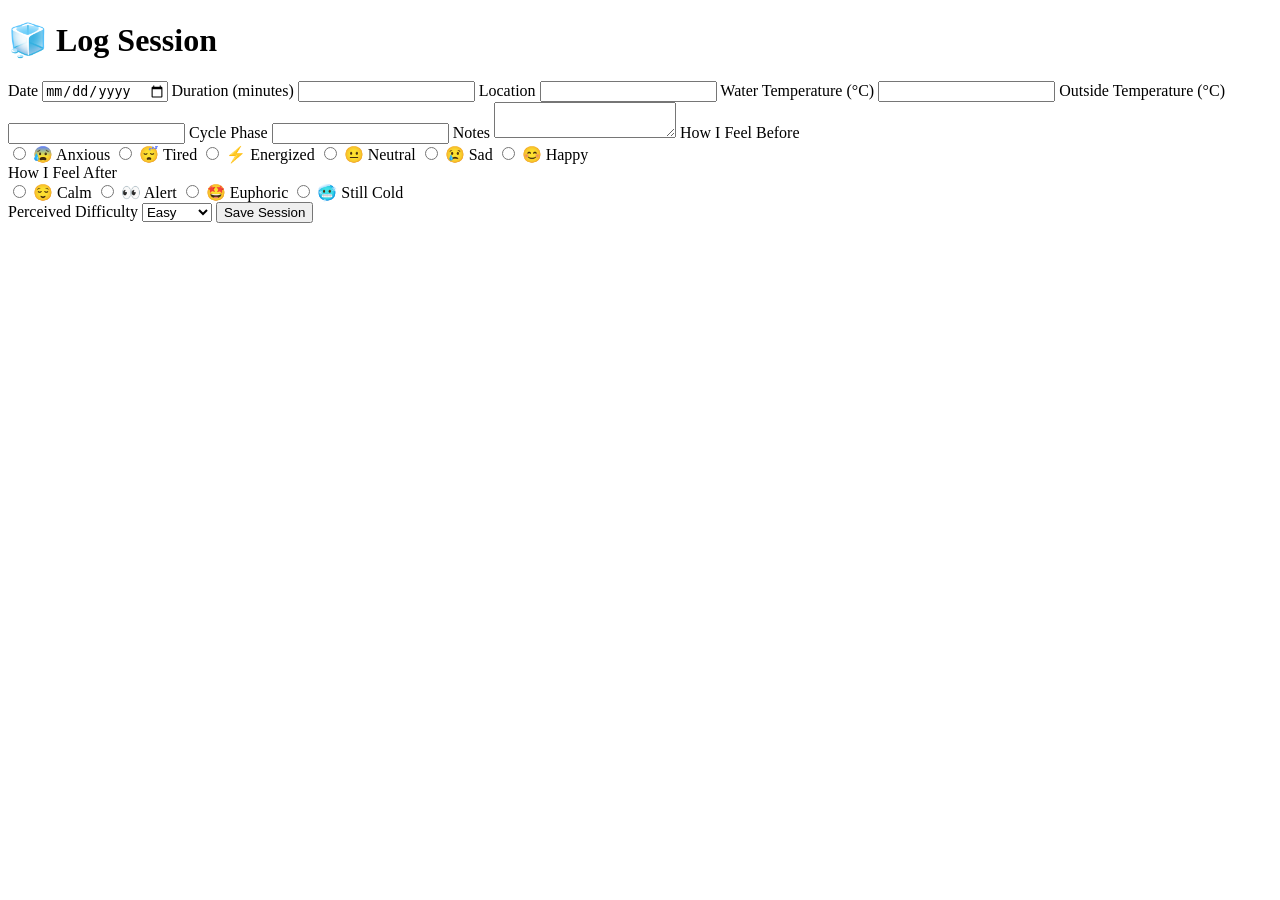
==== log.html @ 6ede1e7c "Create log.html" ====
<!DOCTYPE html>

<div class="container">

  <h1>🧊 Log Session</h1>

  <div class="card">

    <form id="plungeForm">

      <label>Date</label>
      <input type="date" id="date" required>

      <label>Duration (minutes)</label>
      <input type="number" id="duration" required>

      <label>Location</label>
      <input type="text" id="location">

      <label>Water Temperature (°C)</label>
      <input type="number" id="waterTemp">

      <label>Outside Temperature (°C)</label>
      <input type="number" id="outsideTemp">

      <label>Cycle Phase</label>
      <input type="text" id="cyclePhase">

      <label>Notes</label>
      <textarea id="notes"></textarea>

      <label>How I Feel Before</label>
      <div class="emoji-group">
        <label><input type="radio" name="beforeFeeling" value="Anxious"> 😰 Anxious</label>
        <label><input type="radio" name="beforeFeeling" value="Tired"> 😴 Tired</label>
        <label><input type="radio" name="beforeFeeling" value="Energized"> ⚡ Energized</label>
        <label><input type="radio" name="beforeFeeling" value="Neutral"> 😐 Neutral</label>
        <label><input type="radio" name="beforeFeeling" value="Sad"> 😢 Sad</label>
        <label><input type="radio" name="beforeFeeling" value="Happy"> 😊 Happy</label>
      </div>

      <label>How I Feel After</label>
      <div class="emoji-group">
        <label><input type="radio" name="afterFeeling" value="Calm"> 😌 Calm</label>
        <label><input type="radio" name="afterFeeling" value="Alert"> 👀 Alert</label>
        <label><input type="radio" name="afterFeeling" value="Euphoric"> 🤩 Euphoric</label>
        <label><input type="radio" name="afterFeeling" value="Still Cold"> 🥶 Still Cold</label>
      </div>

      <label>Perceived Difficulty</label>
      <select id="difficulty">
        <option value="Easy">Easy</option>
        <option value="Medium">Medium</option>
        <option value="Hard">Hard</option>
      </select>

      <button type="submit">Save Session</button>

    </form>

  </div>

</div>

<script src="app.js"></script>

</body>
</html>
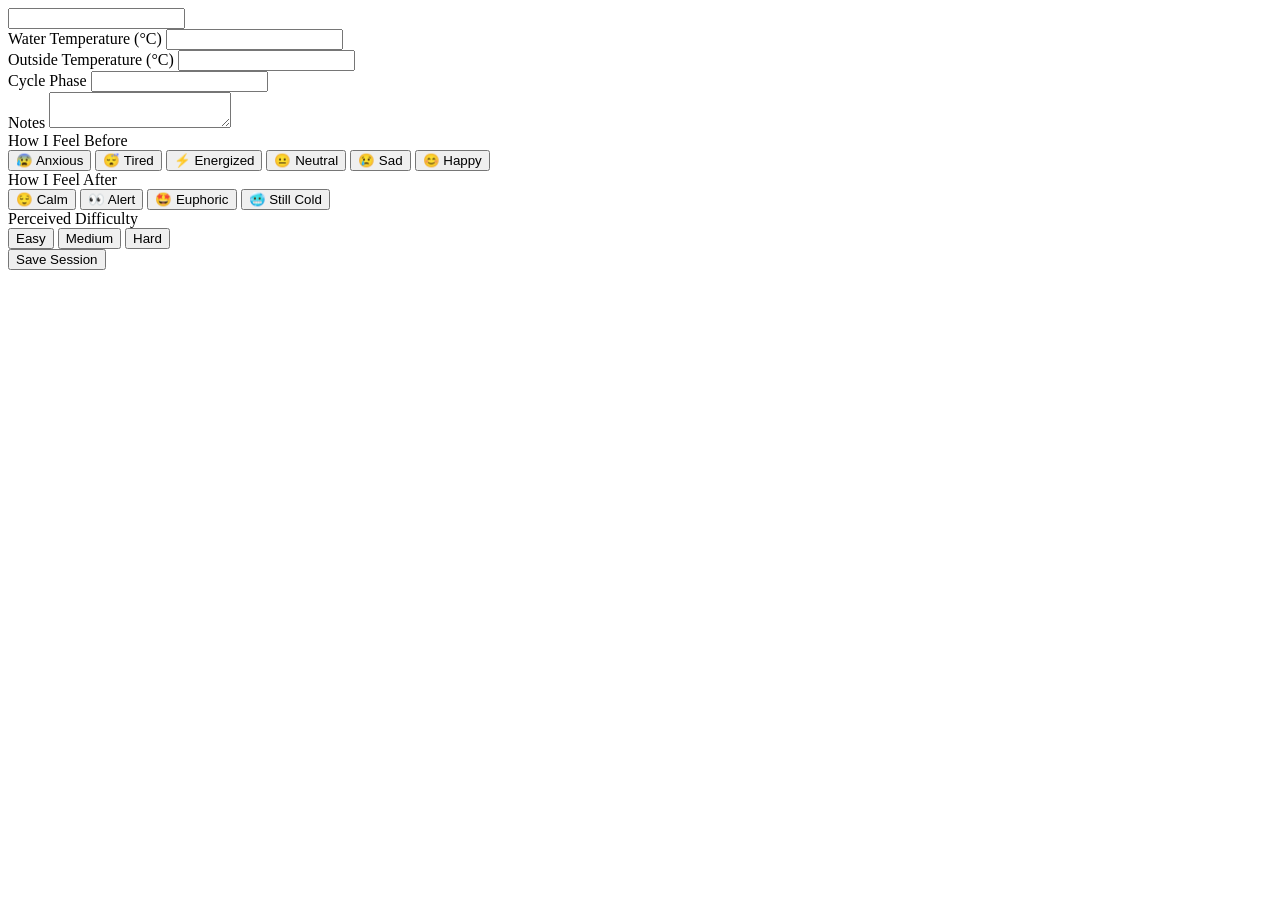
==== commit 0b6f7c40: "Update log.html" ====
--- a/log.html
+++ b/log.html
@@ -1,60 +1,59 @@
 <!DOCTYPE html>
-
-<div class="container">
-
-  <h1>🧊 Log Session</h1>
-
-  <div class="card">
-
-    <form id="plungeForm">
-
-      <label>Date</label>
-      <input type="date" id="date" required>
-
-      <label>Duration (minutes)</label>
-      <input type="number" id="duration" required>
-
-      <label>Location</label>
-      <input type="text" id="location">
-
-      <label>Water Temperature (°C)</label>
-      <input type="number" id="waterTemp">
-
-      <label>Outside Temperature (°C)</label>
-      <input type="number" id="outsideTemp">
-
-      <label>Cycle Phase</label>
-      <input type="text" id="cyclePhase">
-
-      <label>Notes</label>
-      <textarea id="notes"></textarea>
-
-      <label>How I Feel Before</label>
-      <div class="emoji-group">
-        <label><input type="radio" name="beforeFeeling" value="Anxious"> 😰 Anxious</label>
-        <label><input type="radio" name="beforeFeeling" value="Tired"> 😴 Tired</label>
-        <label><input type="radio" name="beforeFeeling" value="Energized"> ⚡ Energized</label>
-        <label><input type="radio" name="beforeFeeling" value="Neutral"> 😐 Neutral</label>
-        <label><input type="radio" name="beforeFeeling" value="Sad"> 😢 Sad</label>
-        <label><input type="radio" name="beforeFeeling" value="Happy"> 😊 Happy</label>
+        <input type="text" id="location">
       </div>
 
-      <label>How I Feel After</label>
-      <div class="emoji-group">
-        <label><input type="radio" name="afterFeeling" value="Calm"> 😌 Calm</label>
-        <label><input type="radio" name="afterFeeling" value="Alert"> 👀 Alert</label>
-        <label><input type="radio" name="afterFeeling" value="Euphoric"> 🤩 Euphoric</label>
-        <label><input type="radio" name="afterFeeling" value="Still Cold"> 🥶 Still Cold</label>
+      <div class="field">
+        <label>Water Temperature (°C)</label>
+        <input type="number" id="waterTemp">
       </div>
 
-      <label>Perceived Difficulty</label>
-      <select id="difficulty">
-        <option value="Easy">Easy</option>
-        <option value="Medium">Medium</option>
-        <option value="Hard">Hard</option>
-      </select>
+      <div class="field">
+        <label>Outside Temperature (°C)</label>
+        <input type="number" id="outsideTemp">
+      </div>
 
-      <button type="submit">Save Session</button>
+      <div class="field">
+        <label>Cycle Phase</label>
+        <input type="text" id="cyclePhase">
+      </div>
+
+      <div class="field">
+        <label>Notes</label>
+        <textarea id="notes"></textarea>
+      </div>
+
+      <div class="field">
+        <label>How I Feel Before</label>
+        <div class="mood-grid">
+          <button type="button" class="mood-btn" data-value="Anxious">😰 Anxious</button>
+          <button type="button" class="mood-btn" data-value="Tired">😴 Tired</button>
+          <button type="button" class="mood-btn" data-value="Energized">⚡ Energized</button>
+          <button type="button" class="mood-btn" data-value="Neutral">😐 Neutral</button>
+          <button type="button" class="mood-btn" data-value="Sad">😢 Sad</button>
+          <button type="button" class="mood-btn" data-value="Happy">😊 Happy</button>
+        </div>
+      </div>
+
+      <div class="field">
+        <label>How I Feel After</label>
+        <div class="mood-grid">
+          <button type="button" class="mood-btn" data-value="Calm">😌 Calm</button>
+          <button type="button" class="mood-btn" data-value="Alert">👀 Alert</button>
+          <button type="button" class="mood-btn" data-value="Euphoric">🤩 Euphoric</button>
+          <button type="button" class="mood-btn" data-value="Still Cold">🥶 Still Cold</button>
+        </div>
+      </div>
+
+      <div class="field">
+        <label>Perceived Difficulty</label>
+        <div class="difficulty-grid">
+          <button type="button" class="diff-btn" data-value="Easy">Easy</button>
+          <button type="button" class="diff-btn" data-value="Medium">Medium</button>
+          <button type="button" class="diff-btn" data-value="Hard">Hard</button>
+        </div>
+      </div>
+
+      <button type="submit" class="btn gold full">Save Session</button>
 
     </form>
 
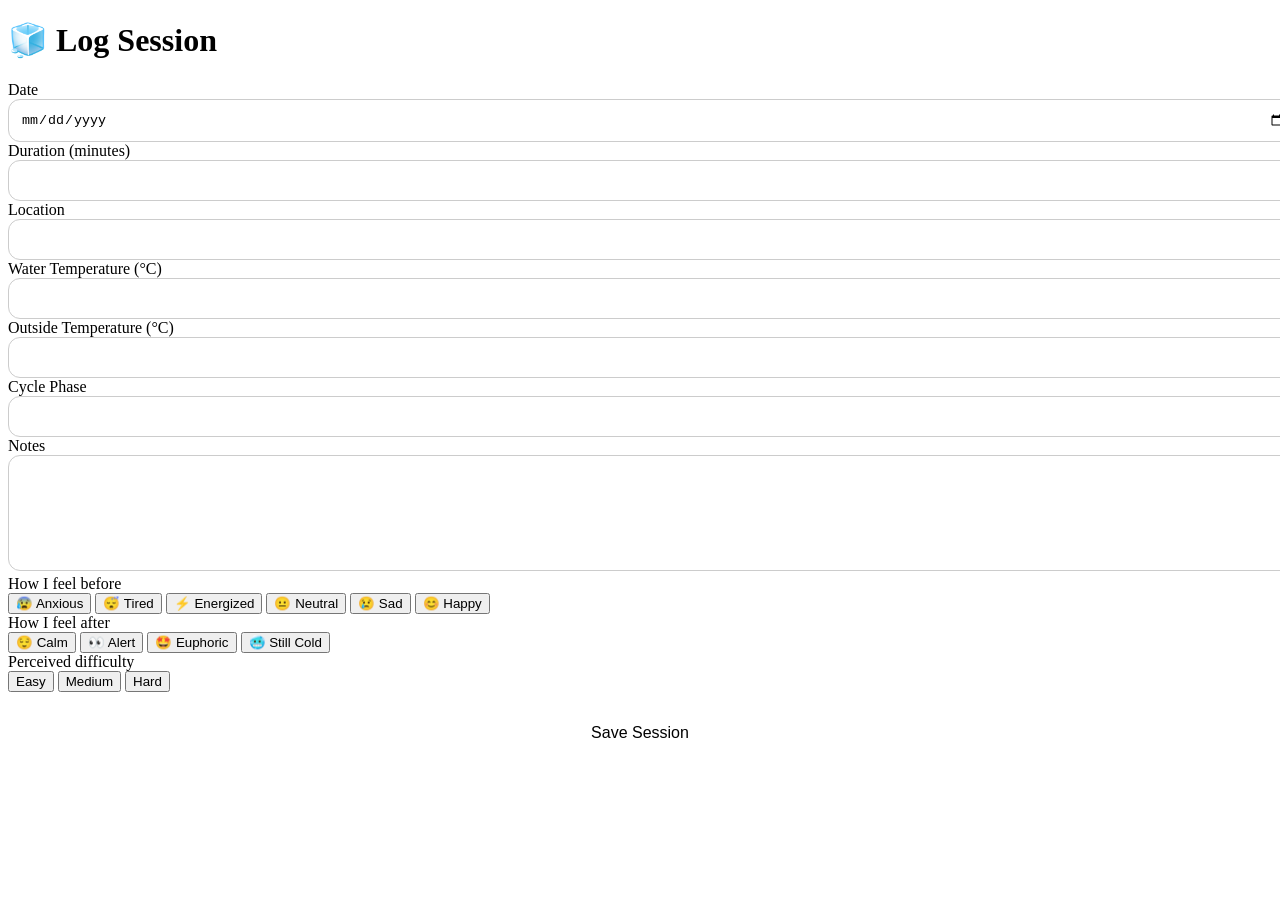
==== commit 63fd7c13: "Update log.html" ====
--- a/log.html
+++ b/log.html
@@ -1,4 +1,31 @@
 <!DOCTYPE html>
+<html>
+<head>
+  <title>Log Session</title>
+  <link rel="stylesheet" href="style.css">
+</head>
+<body>
+
+<div class="container">
+
+  <h1>🧊 Log Session</h1>
+
+  <div class="card">
+
+    <form id="plungeForm">
+
+      <div class="field">
+        <label>Date</label>
+        <input type="date" id="date" required>
+      </div>
+
+      <div class="field">
+        <label>Duration (minutes)</label>
+        <input type="number" id="duration" required>
+      </div>
+
+      <div class="field">
+        <label>Location</label>
         <input type="text" id="location">
       </div>
 
@@ -22,34 +49,37 @@
         <textarea id="notes"></textarea>
       </div>
 
+      <!-- BEFORE MOOD -->
       <div class="field">
-        <label>How I Feel Before</label>
-        <div class="mood-grid">
-          <button type="button" class="mood-btn" data-value="Anxious">😰 Anxious</button>
-          <button type="button" class="mood-btn" data-value="Tired">😴 Tired</button>
-          <button type="button" class="mood-btn" data-value="Energized">⚡ Energized</button>
-          <button type="button" class="mood-btn" data-value="Neutral">😐 Neutral</button>
-          <button type="button" class="mood-btn" data-value="Sad">😢 Sad</button>
-          <button type="button" class="mood-btn" data-value="Happy">😊 Happy</button>
+        <label>How I feel before</label>
+        <div class="grid">
+          <button type="button" class="mood" data-type="before" data-value="Anxious">😰 Anxious</button>
+          <button type="button" class="mood" data-type="before" data-value="Tired">😴 Tired</button>
+          <button type="button" class="mood" data-type="before" data-value="Energized">⚡ Energized</button>
+          <button type="button" class="mood" data-type="before" data-value="Neutral">😐 Neutral</button>
+          <button type="button" class="mood" data-type="before" data-value="Sad">😢 Sad</button>
+          <button type="button" class="mood" data-type="before" data-value="Happy">😊 Happy</button>
         </div>
       </div>
 
+      <!-- AFTER MOOD -->
       <div class="field">
-        <label>How I Feel After</label>
-        <div class="mood-grid">
-          <button type="button" class="mood-btn" data-value="Calm">😌 Calm</button>
-          <button type="button" class="mood-btn" data-value="Alert">👀 Alert</button>
-          <button type="button" class="mood-btn" data-value="Euphoric">🤩 Euphoric</button>
-          <button type="button" class="mood-btn" data-value="Still Cold">🥶 Still Cold</button>
+        <label>How I feel after</label>
+        <div class="grid">
+          <button type="button" class="mood" data-type="after" data-value="Calm">😌 Calm</button>
+          <button type="button" class="mood" data-type="after" data-value="Alert">👀 Alert</button>
+          <button type="button" class="mood" data-type="after" data-value="Euphoric">🤩 Euphoric</button>
+          <button type="button" class="mood" data-type="after" data-value="Still Cold">🥶 Still Cold</button>
         </div>
       </div>
 
+      <!-- DIFFICULTY -->
       <div class="field">
-        <label>Perceived Difficulty</label>
-        <div class="difficulty-grid">
-          <button type="button" class="diff-btn" data-value="Easy">Easy</button>
-          <button type="button" class="diff-btn" data-value="Medium">Medium</button>
-          <button type="button" class="diff-btn" data-value="Hard">Hard</button>
+        <label>Perceived difficulty</label>
+        <div class="grid">
+          <button type="button" class="diff" data-value="Easy">Easy</button>
+          <button type="button" class="diff" data-value="Medium">Medium</button>
+          <button type="button" class="diff" data-value="Hard">Hard</button>
         </div>
       </div>
 
@@ -62,6 +92,5 @@
 </div>
 
 <script src="app.js"></script>
-
 </body>
 </html>
--- a/style.css
+++ b/style.css
@@ -0,0 +1,71 @@
+:root {
+input, textarea {
+  width: 100%;
+  padding: 12px;
+  border-radius: 12px;
+  border: 1px solid #ccc;
+}
+
+textarea {
+  min-height: 90px;
+}
+
+/* Buttons */
+.btn {
+  padding: 12px 18px;
+  border-radius: 12px;
+  border: none;
+  cursor: pointer;
+  font-size: 16px;
+}
+
+.gold { background: var(--gold); }
+.bluegreen { background: var(--bluegreen); color: white; }
+.pink { background: var(--pink); color: white; }
+.babyblue { background: var(--babyblue); }
+
+.full {
+  width: 100%;
+  margin-top: 20px;
+}
+
+.home-buttons {
+  display: flex;
+  gap: 12px;
+  justify-content: center;
+}
+
+.stats-grid {
+  display: grid;
+  grid-template-columns: 1fr 1fr;
+  gap: 14px;
+}
+
+.stat-card {
+  padding: 20px;
+  border-radius: 16px;
+  text-align: center;
+  background: white;
+  box-shadow: 0 4px 12px rgba(0,0,0,0.08);
+}
+
+/* Mood + Difficulty grids */
+.mood-grid, .difficulty-grid {
+  display: grid;
+  grid-template-columns: 1fr 1fr;
+  gap: 10px;
+}
+
+.mood-btn, .diff-btn {
+  padding: 10px;
+  border-radius: 10px;
+  border: 1px solid #ccc;
+  background: white;
+  cursor: pointer;
+}
+
+.mood-btn.active, .diff-btn.active {
+  background: var(--bluegreen);
+  color: white;
+  border: none;
+}
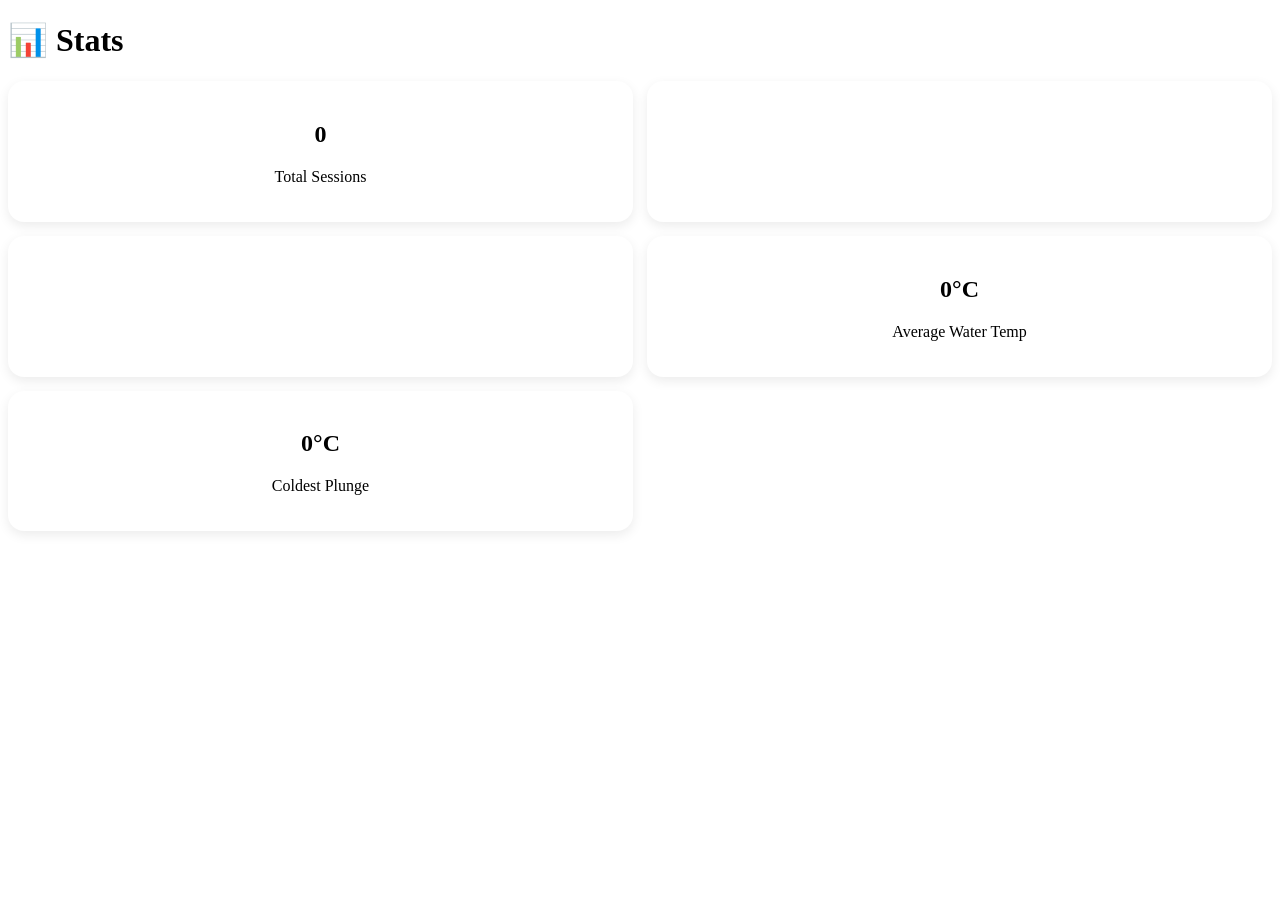
==== commit 79bbecdf: "Update log.html" ====
--- a/log.html
+++ b/log.html
@@ -1,96 +1,69 @@
 <!DOCTYPE html>
 <html>
 <head>
-  <title>Log Session</title>
+  <title>Stats</title>
   <link rel="stylesheet" href="style.css">
 </head>
 <body>
 
 <div class="container">
 
-  <h1>🧊 Log Session</h1>
+  <h1>📊 Stats</h1>
 
-  <div class="card">
+  <div class="stats-grid">
 
-    <form id="plungeForm">
+    <div class="stat-card gold">
+      <h2 id="totalSessions">0</h2>
+      <p>Total Sessions</p>
+    </div>
 
-      <div class="field">
-        <label>Date</label>
-        <input type="date" id="date" required>
-      </div>
+    <div class="stat-card bluegreen">
+      <h2 id="totalTime">0</h2>
+      <p>Total Time</p>
+    </div>
 
-      <div class="field">
-        <label>Duration (minutes)</label>
-        <input type="number" id="duration" required>
-      </div>
+    <div class="stat-card pink">
+      <h2 id="avgDuration">0</h2>
+      <p>Average Duration</p>
+    </div>
 
-      <div class="field">
-        <label>Location</label>
-        <input type="text" id="location">
-      </div>
+    <div class="stat-card babyblue">
+      <h2 id="avgTemp">0</h2>
+      <p>Average Water Temp</p>
+    </div>
 
-      <div class="field">
-        <label>Water Temperature (°C)</label>
-        <input type="number" id="waterTemp">
-      </div>
-
-      <div class="field">
-        <label>Outside Temperature (°C)</label>
-        <input type="number" id="outsideTemp">
-      </div>
-
-      <div class="field">
-        <label>Cycle Phase</label>
-        <input type="text" id="cyclePhase">
-      </div>
-
-      <div class="field">
-        <label>Notes</label>
-        <textarea id="notes"></textarea>
-      </div>
-
-      <!-- BEFORE MOOD -->
-      <div class="field">
-        <label>How I feel before</label>
-        <div class="grid">
-          <button type="button" class="mood" data-type="before" data-value="Anxious">😰 Anxious</button>
-          <button type="button" class="mood" data-type="before" data-value="Tired">😴 Tired</button>
-          <button type="button" class="mood" data-type="before" data-value="Energized">⚡ Energized</button>
-          <button type="button" class="mood" data-type="before" data-value="Neutral">😐 Neutral</button>
-          <button type="button" class="mood" data-type="before" data-value="Sad">😢 Sad</button>
-          <button type="button" class="mood" data-type="before" data-value="Happy">😊 Happy</button>
-        </div>
-      </div>
-
-      <!-- AFTER MOOD -->
-      <div class="field">
-        <label>How I feel after</label>
-        <div class="grid">
-          <button type="button" class="mood" data-type="after" data-value="Calm">😌 Calm</button>
-          <button type="button" class="mood" data-type="after" data-value="Alert">👀 Alert</button>
-          <button type="button" class="mood" data-type="after" data-value="Euphoric">🤩 Euphoric</button>
-          <button type="button" class="mood" data-type="after" data-value="Still Cold">🥶 Still Cold</button>
-        </div>
-      </div>
-
-      <!-- DIFFICULTY -->
-      <div class="field">
-        <label>Perceived difficulty</label>
-        <div class="grid">
-          <button type="button" class="diff" data-value="Easy">Easy</button>
-          <button type="button" class="diff" data-value="Medium">Medium</button>
-          <button type="button" class="diff" data-value="Hard">Hard</button>
-        </div>
-      </div>
-
-      <button type="submit" class="btn gold full">Save Session</button>
-
-    </form>
+    <div class="stat-card gold">
+      <h2 id="coldest">0</h2>
+      <p>Coldest Plunge</p>
+    </div>
 
   </div>
 
 </div>
 
-<script src="app.js"></script>
+<script>
+const plunges = JSON.parse(localStorage.getItem("plunges")) || [];
+
+const totalSessions = plunges.length;
+
+const totalTime = plunges.reduce((sum, p) => sum + Number(p.duration || 0), 0);
+
+const avgDuration = totalSessions ? (totalTime / totalSessions).toFixed(1) : 0;
+
+const avgTemp = totalSessions
+  ? (plunges.reduce((sum, p) => sum + Number(p.waterTemp || 0), 0) / totalSessions).toFixed(1)
+  : 0;
+
+const coldest = totalSessions
+  ? Math.min(...plunges.map(p => Number(p.waterTemp || 0)))
+  : 0;
+
+document.getElementById("totalSessions").innerText = totalSessions;
+document.getElementById("totalTime").innerText = totalTime + " min";
+document.getElementById("avgDuration").innerText = avgDuration + " min";
+document.getElementById("avgTemp").innerText = avgTemp + "°C";
+document.getElementById("coldest").innerText = coldest + "°C";
+</script>
+
 </body>
 </html>
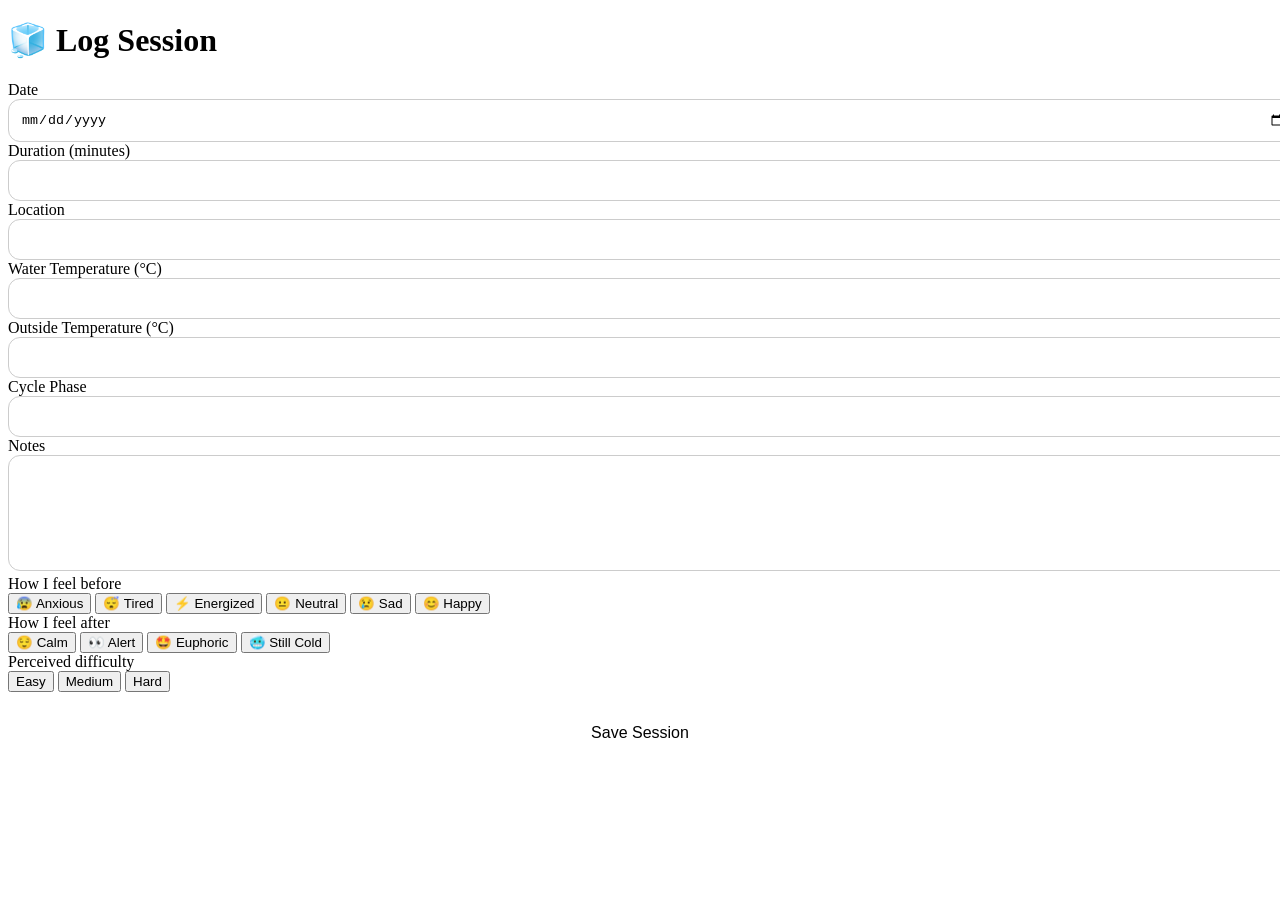
==== commit 88160354: "Update log.html" ====
--- a/log.html
+++ b/log.html
@@ -1,69 +1,96 @@
 <!DOCTYPE html>
 <html>
 <head>
-  <title>Stats</title>
+  <title>Log Session</title>
   <link rel="stylesheet" href="style.css">
 </head>
 <body>
 
 <div class="container">
 
-  <h1>📊 Stats</h1>
+  <h1>🧊 Log Session</h1>
 
-  <div class="stats-grid">
+  <div class="card">
 
-    <div class="stat-card gold">
-      <h2 id="totalSessions">0</h2>
-      <p>Total Sessions</p>
-    </div>
+    <form id="plungeForm">
 
-    <div class="stat-card bluegreen">
-      <h2 id="totalTime">0</h2>
-      <p>Total Time</p>
-    </div>
+      <div class="field">
+        <label>Date</label>
+        <input type="date" id="date" required>
+      </div>
 
-    <div class="stat-card pink">
-      <h2 id="avgDuration">0</h2>
-      <p>Average Duration</p>
-    </div>
+      <div class="field">
+        <label>Duration (minutes)</label>
+        <input type="number" id="duration" required>
+      </div>
 
-    <div class="stat-card babyblue">
-      <h2 id="avgTemp">0</h2>
-      <p>Average Water Temp</p>
-    </div>
+      <div class="field">
+        <label>Location</label>
+        <input type="text" id="location">
+      </div>
 
-    <div class="stat-card gold">
-      <h2 id="coldest">0</h2>
-      <p>Coldest Plunge</p>
-    </div>
+      <div class="field">
+        <label>Water Temperature (°C)</label>
+        <input type="number" id="waterTemp">
+      </div>
+
+      <div class="field">
+        <label>Outside Temperature (°C)</label>
+        <input type="number" id="outsideTemp">
+      </div>
+
+      <div class="field">
+        <label>Cycle Phase</label>
+        <input type="text" id="cyclePhase">
+      </div>
+
+      <div class="field">
+        <label>Notes</label>
+        <textarea id="notes"></textarea>
+      </div>
+
+      <!-- BEFORE MOOD -->
+      <div class="field">
+        <label>How I feel before</label>
+        <div class="grid">
+          <button type="button" class="mood" data-type="before" data-value="Anxious">😰 Anxious</button>
+          <button type="button" class="mood" data-type="before" data-value="Tired">😴 Tired</button>
+          <button type="button" class="mood" data-type="before" data-value="Energized">⚡ Energized</button>
+          <button type="button" class="mood" data-type="before" data-value="Neutral">😐 Neutral</button>
+          <button type="button" class="mood" data-type="before" data-value="Sad">😢 Sad</button>
+          <button type="button" class="mood" data-type="before" data-value="Happy">😊 Happy</button>
+        </div>
+      </div>
+
+      <!-- AFTER MOOD -->
+      <div class="field">
+        <label>How I feel after</label>
+        <div class="grid">
+          <button type="button" class="mood" data-type="after" data-value="Calm">😌 Calm</button>
+          <button type="button" class="mood" data-type="after" data-value="Alert">👀 Alert</button>
+          <button type="button" class="mood" data-type="after" data-value="Euphoric">🤩 Euphoric</button>
+          <button type="button" class="mood" data-type="after" data-value="Still Cold">🥶 Still Cold</button>
+        </div>
+      </div>
+
+      <!-- DIFFICULTY -->
+      <div class="field">
+        <label>Perceived difficulty</label>
+        <div class="grid">
+          <button type="button" class="diff" data-value="Easy">Easy</button>
+          <button type="button" class="diff" data-value="Medium">Medium</button>
+          <button type="button" class="diff" data-value="Hard">Hard</button>
+        </div>
+      </div>
+
+      <button type="submit" class="btn gold full">Save Session</button>
+
+    </form>
 
   </div>
 
 </div>
 
-<script>
-const plunges = JSON.parse(localStorage.getItem("plunges")) || [];
-
-const totalSessions = plunges.length;
-
-const totalTime = plunges.reduce((sum, p) => sum + Number(p.duration || 0), 0);
-
-const avgDuration = totalSessions ? (totalTime / totalSessions).toFixed(1) : 0;
-
-const avgTemp = totalSessions
-  ? (plunges.reduce((sum, p) => sum + Number(p.waterTemp || 0), 0) / totalSessions).toFixed(1)
-  : 0;
-
-const coldest = totalSessions
-  ? Math.min(...plunges.map(p => Number(p.waterTemp || 0)))
-  : 0;
-
-document.getElementById("totalSessions").innerText = totalSessions;
-document.getElementById("totalTime").innerText = totalTime + " min";
-document.getElementById("avgDuration").innerText = avgDuration + " min";
-document.getElementById("avgTemp").innerText = avgTemp + "°C";
-document.getElementById("coldest").innerText = coldest + "°C";
-</script>
-
+<script src="app.js"></script>
 </body>
 </html>
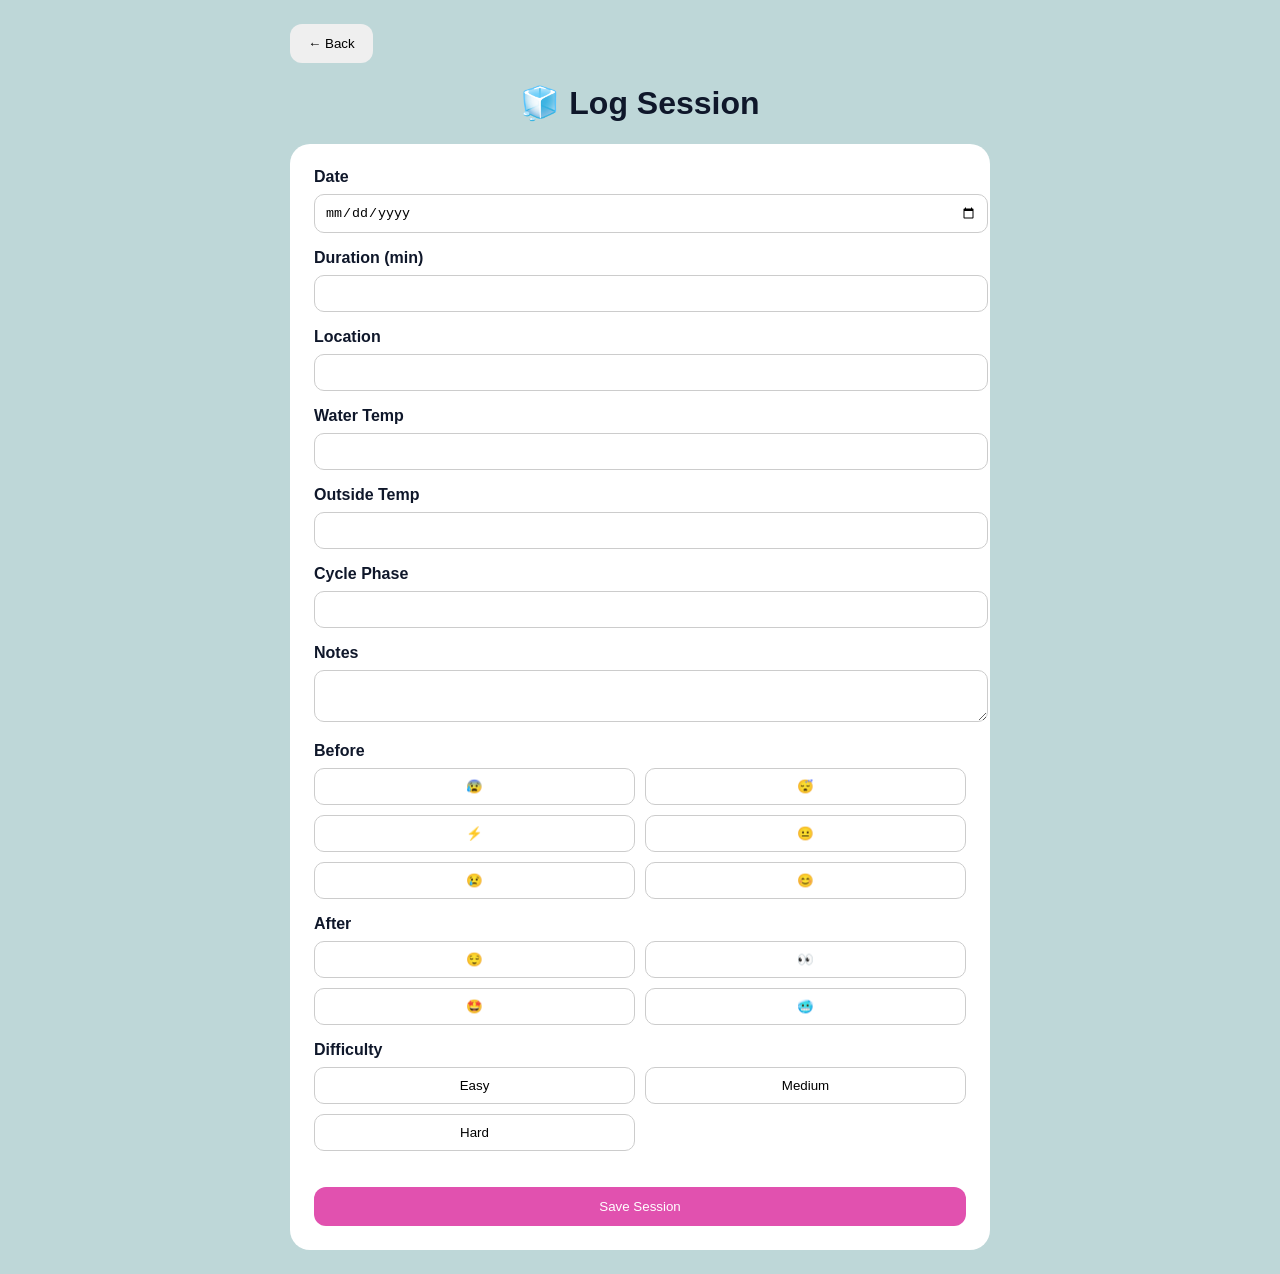
==== commit f958107d: "Update log.html" ====
--- a/log.html
+++ b/log.html
@@ -8,20 +8,23 @@
 
 <div class="container">
 
+  <div class="top-bar">
+    <a href="index.html"><button class="btn mint">← Back</button></a>
+  </div>
+
   <h1>🧊 Log Session</h1>
 
   <div class="card">
-
     <form id="plungeForm">
 
       <div class="field">
         <label>Date</label>
-        <input type="date" id="date" required>
+        <input type="date" id="date">
       </div>
 
       <div class="field">
-        <label>Duration (minutes)</label>
-        <input type="number" id="duration" required>
+        <label>Duration (min)</label>
+        <input type="number" id="duration">
       </div>
 
       <div class="field">
@@ -30,12 +33,12 @@
       </div>
 
       <div class="field">
-        <label>Water Temperature (°C)</label>
+        <label>Water Temp</label>
         <input type="number" id="waterTemp">
       </div>
 
       <div class="field">
-        <label>Outside Temperature (°C)</label>
+        <label>Outside Temp</label>
         <input type="number" id="outsideTemp">
       </div>
 
@@ -49,33 +52,33 @@
         <textarea id="notes"></textarea>
       </div>
 
-      <!-- BEFORE MOOD -->
+      <!-- BEFORE -->
       <div class="field">
-        <label>How I feel before</label>
+        <label>Before</label>
         <div class="grid">
-          <button type="button" class="mood" data-type="before" data-value="Anxious">😰 Anxious</button>
-          <button type="button" class="mood" data-type="before" data-value="Tired">😴 Tired</button>
-          <button type="button" class="mood" data-type="before" data-value="Energized">⚡ Energized</button>
-          <button type="button" class="mood" data-type="before" data-value="Neutral">😐 Neutral</button>
-          <button type="button" class="mood" data-type="before" data-value="Sad">😢 Sad</button>
-          <button type="button" class="mood" data-type="before" data-value="Happy">😊 Happy</button>
+          <button type="button" class="mood" data-type="before" data-value="Anxious">😰</button>
+          <button type="button" class="mood" data-type="before" data-value="Tired">😴</button>
+          <button type="button" class="mood" data-type="before" data-value="Energized">⚡</button>
+          <button type="button" class="mood" data-type="before" data-value="Neutral">😐</button>
+          <button type="button" class="mood" data-type="before" data-value="Sad">😢</button>
+          <button type="button" class="mood" data-type="before" data-value="Happy">😊</button>
         </div>
       </div>
 
-      <!-- AFTER MOOD -->
+      <!-- AFTER -->
       <div class="field">
-        <label>How I feel after</label>
+        <label>After</label>
         <div class="grid">
-          <button type="button" class="mood" data-type="after" data-value="Calm">😌 Calm</button>
-          <button type="button" class="mood" data-type="after" data-value="Alert">👀 Alert</button>
-          <button type="button" class="mood" data-type="after" data-value="Euphoric">🤩 Euphoric</button>
-          <button type="button" class="mood" data-type="after" data-value="Still Cold">🥶 Still Cold</button>
+          <button type="button" class="mood" data-type="after" data-value="Calm">😌</button>
+          <button type="button" class="mood" data-type="after" data-value="Alert">👀</button>
+          <button type="button" class="mood" data-type="after" data-value="Euphoric">🤩</button>
+          <button type="button" class="mood" data-type="after" data-value="Still Cold">🥶</button>
         </div>
       </div>
 
       <!-- DIFFICULTY -->
       <div class="field">
-        <label>Perceived difficulty</label>
+        <label>Difficulty</label>
         <div class="grid">
           <button type="button" class="diff" data-value="Easy">Easy</button>
           <button type="button" class="diff" data-value="Medium">Medium</button>
@@ -83,10 +86,9 @@
         </div>
       </div>
 
-      <button type="submit" class="btn gold full">Save Session</button>
+      <button class="btn pink full" type="submit">Save Session</button>
 
     </form>
-
   </div>
 
 </div>
--- a/style.css
+++ b/style.css
@@ -1,62 +1,86 @@
 :root {
-input, textarea {
-  width: 100%;
-  padding: 12px;
-  border-radius: 12px;
-  border: 1px solid #ccc;
+  --gold: #fed43f;
+  --bluegreen: #2bb8b3;
+  --pink: #e151af;
+  --babyblue: #bed7d8;
+  --dark: #0f172a;
 }
 
-textarea {
-  min-height: 90px;
+body {
+  font-family: "Square Seffir", Arial, sans-serif;
+  background: var(--babyblue);
+  margin: 0;
+  padding: 0;
+  color: var(--dark);
 }
 
-/* Buttons */
+.container {
+  max-width: 700px;
+  margin: auto;
+  padding: 24px;
+}
+
+h1 {
+  text-align: center;
+}
+
+/* CARDS */
+.card {
+  background: white;
+  padding: 24px;
+  border-radius: 20px;
+}
+
+/* BUTTONS */
 .btn {
   padding: 12px 18px;
   border-radius: 12px;
   border: none;
   cursor: pointer;
-  font-size: 16px;
 }
 
 .gold { background: var(--gold); }
 .bluegreen { background: var(--bluegreen); color: white; }
 .pink { background: var(--pink); color: white; }
-.babyblue { background: var(--babyblue); }
 
 .full {
   width: 100%;
   margin-top: 20px;
 }
 
+/* HOME */
 .home-buttons {
   display: flex;
   gap: 12px;
   justify-content: center;
 }
 
-.stats-grid {
-  display: grid;
-  grid-template-columns: 1fr 1fr;
-  gap: 14px;
+/* FORM */
+.field {
+  margin-bottom: 16px;
 }
 
-.stat-card {
-  padding: 20px;
-  border-radius: 16px;
-  text-align: center;
-  background: white;
-  box-shadow: 0 4px 12px rgba(0,0,0,0.08);
+label {
+  display: block;
+  margin-bottom: 8px;
+  font-weight: bold;
 }
 
-/* Mood + Difficulty grids */
-.mood-grid, .difficulty-grid {
+input, textarea {
+  width: 100%;
+  padding: 10px;
+  border-radius: 10px;
+  border: 1px solid #ccc;
+}
+
+/* GRID BUTTONS */
+.grid {
   display: grid;
   grid-template-columns: 1fr 1fr;
   gap: 10px;
 }
 
-.mood-btn, .diff-btn {
+.mood, .diff {
   padding: 10px;
   border-radius: 10px;
   border: 1px solid #ccc;
@@ -64,8 +88,22 @@
   cursor: pointer;
 }
 
-.mood-btn.active, .diff-btn.active {
+.mood.active, .diff.active {
   background: var(--bluegreen);
   color: white;
   border: none;
 }
+
+/* STATS */
+.stats-grid {
+  display: grid;
+  grid-template-columns: 1fr 1fr;
+  gap: 12px;
+}
+
+.stat-card {
+  background: white;
+  padding: 20px;
+  border-radius: 16px;
+  text-align: center;
+}
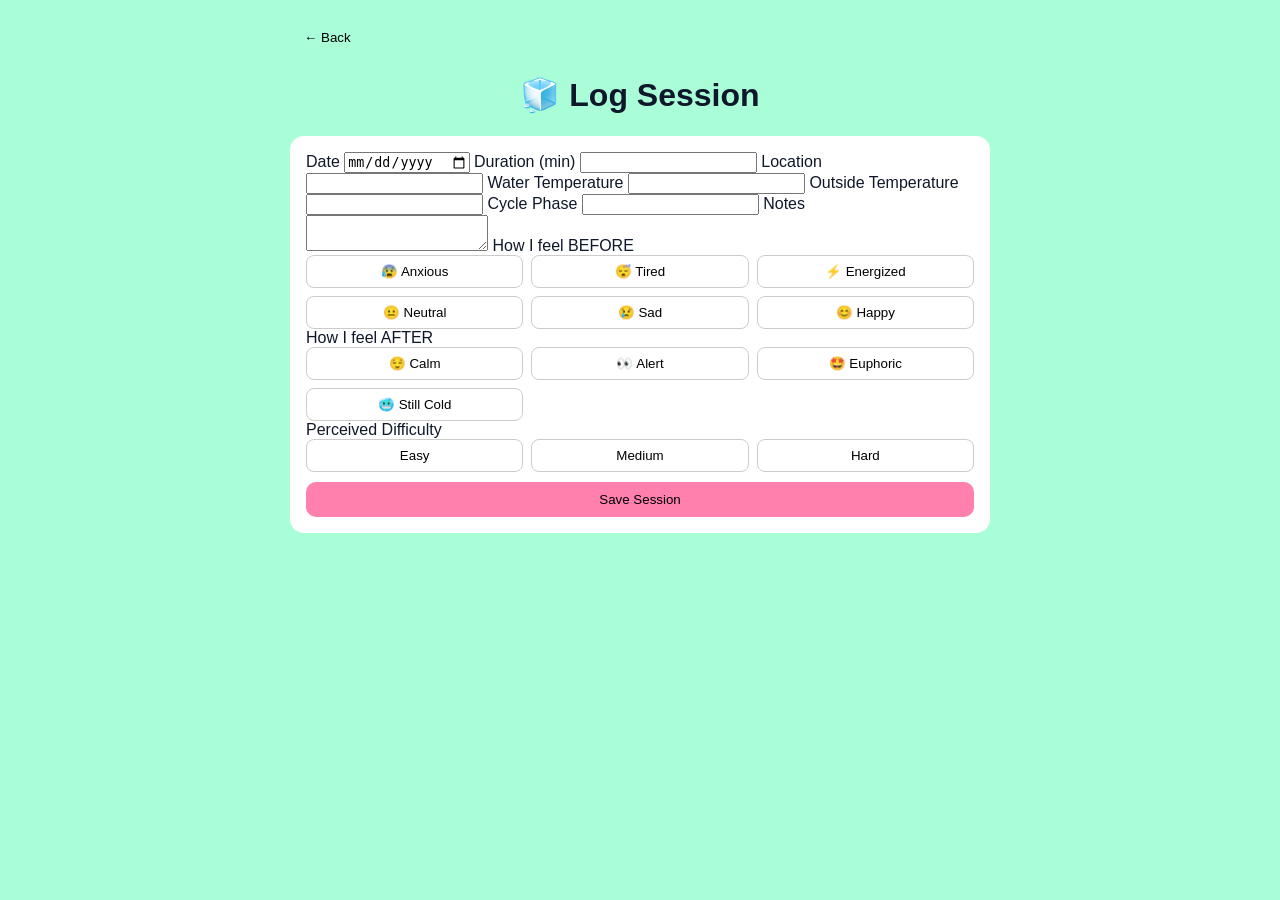
==== commit 21214642: "Update log.html" ====
--- a/log.html
+++ b/log.html
@@ -8,82 +8,60 @@
 
 <div class="container">
 
-  <div class="top-bar">
-    <a href="index.html"><button class="btn mint">← Back</button></a>
-  </div>
+  <a href="index.html"><button class="btn mint">← Back</button></a>
 
   <h1>🧊 Log Session</h1>
 
   <div class="card">
     <form id="plungeForm">
 
-      <div class="field">
-        <label>Date</label>
-        <input type="date" id="date">
-      </div>
+      <label>Date</label>
+      <input type="date" id="date">
 
-      <div class="field">
-        <label>Duration (min)</label>
-        <input type="number" id="duration">
-      </div>
+      <label>Duration (min)</label>
+      <input type="number" id="duration">
 
-      <div class="field">
-        <label>Location</label>
-        <input type="text" id="location">
-      </div>
+      <label>Location</label>
+      <input type="text" id="location">
 
-      <div class="field">
-        <label>Water Temp</label>
-        <input type="number" id="waterTemp">
-      </div>
+      <label>Water Temperature</label>
+      <input type="number" id="waterTemp">
 
-      <div class="field">
-        <label>Outside Temp</label>
-        <input type="number" id="outsideTemp">
-      </div>
+      <label>Outside Temperature</label>
+      <input type="number" id="outsideTemp">
 
-      <div class="field">
-        <label>Cycle Phase</label>
-        <input type="text" id="cyclePhase">
-      </div>
+      <label>Cycle Phase</label>
+      <input type="text" id="cyclePhase">
 
-      <div class="field">
-        <label>Notes</label>
-        <textarea id="notes"></textarea>
-      </div>
+      <label>Notes</label>
+      <textarea id="notes"></textarea>
 
       <!-- BEFORE -->
-      <div class="field">
-        <label>Before</label>
-        <div class="grid">
-          <button type="button" class="mood" data-type="before" data-value="Anxious">😰</button>
-          <button type="button" class="mood" data-type="before" data-value="Tired">😴</button>
-          <button type="button" class="mood" data-type="before" data-value="Energized">⚡</button>
-          <button type="button" class="mood" data-type="before" data-value="Neutral">😐</button>
-          <button type="button" class="mood" data-type="before" data-value="Sad">😢</button>
-          <button type="button" class="mood" data-type="before" data-value="Happy">😊</button>
-        </div>
+      <label>How I feel BEFORE</label>
+      <div class="grid">
+        <button type="button" class="mood" data-type="before" data-value="Anxious">😰 Anxious</button>
+        <button type="button" class="mood" data-type="before" data-value="Tired">😴 Tired</button>
+        <button type="button" class="mood" data-type="before" data-value="Energized">⚡ Energized</button>
+        <button type="button" class="mood" data-type="before" data-value="Neutral">😐 Neutral</button>
+        <button type="button" class="mood" data-type="before" data-value="Sad">😢 Sad</button>
+        <button type="button" class="mood" data-type="before" data-value="Happy">😊 Happy</button>
       </div>
 
       <!-- AFTER -->
-      <div class="field">
-        <label>After</label>
-        <div class="grid">
-          <button type="button" class="mood" data-type="after" data-value="Calm">😌</button>
-          <button type="button" class="mood" data-type="after" data-value="Alert">👀</button>
-          <button type="button" class="mood" data-type="after" data-value="Euphoric">🤩</button>
-          <button type="button" class="mood" data-type="after" data-value="Still Cold">🥶</button>
-        </div>
+      <label>How I feel AFTER</label>
+      <div class="grid">
+        <button type="button" class="mood" data-type="after" data-value="Calm">😌 Calm</button>
+        <button type="button" class="mood" data-type="after" data-value="Alert">👀 Alert</button>
+        <button type="button" class="mood" data-type="after" data-value="Euphoric">🤩 Euphoric</button>
+        <button type="button" class="mood" data-type="after" data-value="Still Cold">🥶 Still Cold</button>
       </div>
 
       <!-- DIFFICULTY -->
-      <div class="field">
-        <label>Difficulty</label>
-        <div class="grid">
-          <button type="button" class="diff" data-value="Easy">Easy</button>
-          <button type="button" class="diff" data-value="Medium">Medium</button>
-          <button type="button" class="diff" data-value="Hard">Hard</button>
-        </div>
+      <label>Perceived Difficulty</label>
+      <div class="grid">
+        <button type="button" class="diff" data-value="Easy">Easy</button>
+        <button type="button" class="diff" data-value="Medium">Medium</button>
+        <button type="button" class="diff" data-value="Hard">Hard</button>
       </div>
 
       <button class="btn pink full" type="submit">Save Session</button>
--- a/style.css
+++ b/style.css
@@ -1,109 +1,82 @@
 :root {
-  --gold: #fed43f;
-  --bluegreen: #2bb8b3;
-  --pink: #e151af;
-  --babyblue: #bed7d8;
+  --blue: #58abe5;
+  --pink: #ff7fad;
+  --freesia: #f6c324;
+  --mint: #a9fed8;
   --dark: #0f172a;
 }
 
 body {
-  font-family: "Square Seffir", Arial, sans-serif;
-  background: var(--babyblue);
+  font-family: Arial, sans-serif;
+  background: var(--mint);
   margin: 0;
-  padding: 0;
   color: var(--dark);
 }
 
 .container {
   max-width: 700px;
   margin: auto;
-  padding: 24px;
+  padding: 20px;
 }
 
 h1 {
   text-align: center;
 }
 
-/* CARDS */
-.card {
-  background: white;
-  padding: 24px;
-  border-radius: 20px;
+.top-bar {
+  display: flex;
+  justify-content: space-between;
+  margin-bottom: 10px;
 }
 
-/* BUTTONS */
+/* buttons */
 .btn {
-  padding: 12px 18px;
-  border-radius: 12px;
+  padding: 10px 14px;
   border: none;
+  border-radius: 10px;
   cursor: pointer;
 }
 
-.gold { background: var(--gold); }
-.bluegreen { background: var(--bluegreen); color: white; }
-.pink { background: var(--pink); color: white; }
+.blue { background: var(--blue); }
+.pink { background: var(--pink); }
+.freesia { background: var(--freesia); }
+.mint { background: var(--mint); }
 
-.full {
-  width: 100%;
-  margin-top: 20px;
+/* cards */
+.card, .log-card, .stat-card {
+  background: white;
+  padding: 16px;
+  border-radius: 14px;
+  margin-bottom: 10px;
 }
 
-/* HOME */
-.home-buttons {
-  display: flex;
-  gap: 12px;
-  justify-content: center;
+/* grid */
+.grid {
+  display: grid;
+  grid-template-columns: repeat(3, 1fr);
+  gap: 8px;
 }
 
-/* FORM */
-.field {
-  margin-bottom: 16px;
+/* mood buttons */
+.mood, .diff {
+  padding: 8px;
+  border-radius: 8px;
+  border: 1px solid #ccc;
+  background: white;
 }
 
-label {
-  display: block;
-  margin-bottom: 8px;
-  font-weight: bold;
+.mood.active, .diff.active {
+  background: var(--blue);
+  color: white;
 }
 
-input, textarea {
-  width: 100%;
-  padding: 10px;
-  border-radius: 10px;
-  border: 1px solid #ccc;
-}
-
-/* GRID BUTTONS */
-.grid {
+.stats-grid {
   display: grid;
   grid-template-columns: 1fr 1fr;
   gap: 10px;
 }
 
-.mood, .diff {
-  padding: 10px;
-  border-radius: 10px;
-  border: 1px solid #ccc;
-  background: white;
-  cursor: pointer;
+.full {
+  width: 100%;
+  margin-top: 10px;
 }
-
-.mood.active, .diff.active {
-  background: var(--bluegreen);
-  color: white;
-  border: none;
-}
-
-/* STATS */
-.stats-grid {
-  display: grid;
-  grid-template-columns: 1fr 1fr;
-  gap: 12px;
-}
-
-.stat-card {
-  background: white;
-  padding: 20px;
-  border-radius: 16px;
-  text-align: center;
-}
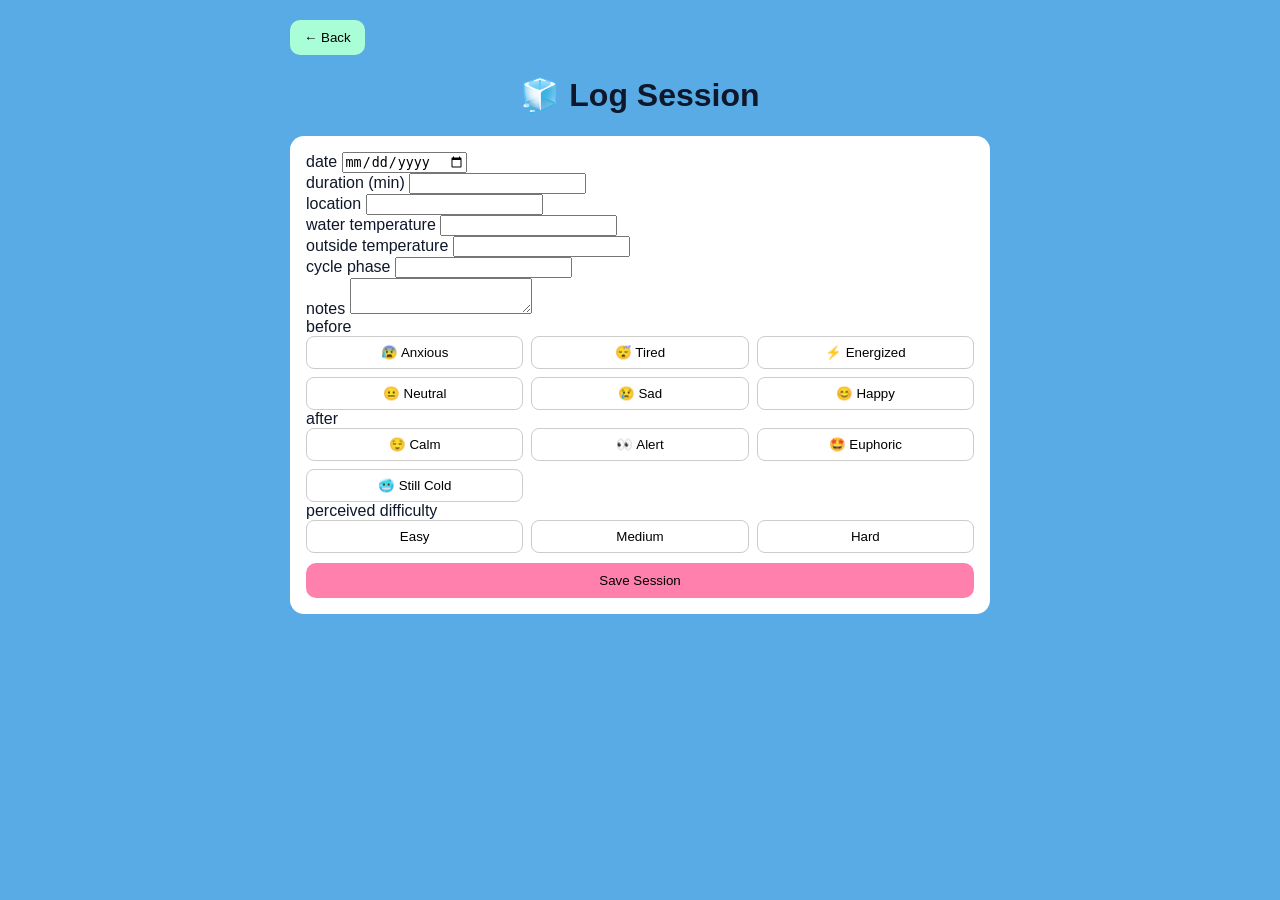
==== commit 7826a2db: "Update log.html" ====
--- a/log.html
+++ b/log.html
@@ -15,53 +15,73 @@
   <div class="card">
     <form id="plungeForm">
 
-      <label>Date</label>
-      <input type="date" id="date">
+      <div class="field">
+        <label>date</label>
+        <input type="date" id="date">
+      </div>
 
-      <label>Duration (min)</label>
-      <input type="number" id="duration">
+      <div class="field">
+        <label>duration (min)</label>
+        <input type="number" id="duration">
+      </div>
 
-      <label>Location</label>
-      <input type="text" id="location">
+      <div class="field">
+        <label>location</label>
+        <input type="text" id="location">
+      </div>
 
-      <label>Water Temperature</label>
-      <input type="number" id="waterTemp">
+      <div class="field">
+        <label>water temperature</label>
+        <input type="number" id="waterTemp">
+      </div>
 
-      <label>Outside Temperature</label>
-      <input type="number" id="outsideTemp">
+      <div class="field">
+        <label>outside temperature</label>
+        <input type="number" id="outsideTemp">
+      </div>
 
-      <label>Cycle Phase</label>
-      <input type="text" id="cyclePhase">
+      <div class="field">
+        <label>cycle phase</label>
+        <input type="text" id="cyclePhase">
+      </div>
 
-      <label>Notes</label>
-      <textarea id="notes"></textarea>
+      <div class="field">
+        <label>notes</label>
+        <textarea id="notes"></textarea>
+      </div>
 
       <!-- BEFORE -->
-      <label>How I feel BEFORE</label>
-      <div class="grid">
-        <button type="button" class="mood" data-type="before" data-value="Anxious">😰 Anxious</button>
-        <button type="button" class="mood" data-type="before" data-value="Tired">😴 Tired</button>
-        <button type="button" class="mood" data-type="before" data-value="Energized">⚡ Energized</button>
-        <button type="button" class="mood" data-type="before" data-value="Neutral">😐 Neutral</button>
-        <button type="button" class="mood" data-type="before" data-value="Sad">😢 Sad</button>
-        <button type="button" class="mood" data-type="before" data-value="Happy">😊 Happy</button>
+      <div class="field">
+        <label>before</label>
+        <div class="grid">
+          <button type="button" class="mood" data-type="before" data-value="Anxious">😰 Anxious</button>
+          <button type="button" class="mood" data-type="before" data-value="Tired">😴 Tired</button>
+          <button type="button" class="mood" data-type="before" data-value="Energized">⚡ Energized</button>
+          <button type="button" class="mood" data-type="before" data-value="Neutral">😐 Neutral</button>
+          <button type="button" class="mood" data-type="before" data-value="Sad">😢 Sad</button>
+          <button type="button" class="mood" data-type="before" data-value="Happy">😊 Happy</button>
+        </div>
       </div>
 
       <!-- AFTER -->
-      <label>How I feel AFTER</label>
-      <div class="grid">
-        <button type="button" class="mood" data-type="after" data-value="Calm">😌 Calm</button>
-        <button type="button" class="mood" data-type="after" data-value="Alert">👀 Alert</button>
-        <button type="button" class="mood" data-type="after" data-value="Euphoric">🤩 Euphoric</button>
-        <button type="button" class="mood" data-type="after" data-value="Still Cold">🥶 Still Cold</button>
+      <div class="field">
+        <label>after</label>
+        <div class="grid">
+          <button type="button" class="mood" data-type="after" data-value="Calm">😌 Calm</button>
+          <button type="button" class="mood" data-type="after" data-value="Alert">👀 Alert</button>
+          <button type="button" class="mood" data-type="after" data-value="Euphoric">🤩 Euphoric</button>
+          <button type="button" class="mood" data-type="after" data-value="Still Cold">🥶 Still Cold</button>
+        </div>
       </div>
 
       <!-- DIFFICULTY -->
-      <label>Perceived Difficulty</label>
-      <div class="grid">
-        <button type="button" class="diff" data-value="Easy">Easy</button>
-        <button type="button" class="diff" data-value="Medium">Medium</button>
-        <button type="button" class="diff" data-value="Hard">Hard</button>
+      <div class="field">
+        <label>perceived difficulty</label>
+        <div class="grid">
+          <button type="button" class="diff" data-value="Easy">Easy</button>
+          <button type="button" class="diff" data-value="Medium">Medium</button>
+          <button type="button" class="diff" data-value="Hard">Hard</button>
+        </div>
       </div>
 
       <button class="btn pink full" type="submit">Save Session</button>
--- a/style.css
+++ b/style.css
@@ -3,14 +3,13 @@
   --pink: #ff7fad;
   --freesia: #f6c324;
   --mint: #a9fed8;
-  --dark: #0f172a;
 }
 
 body {
   font-family: Arial, sans-serif;
-  background: var(--mint);
+  background: var(--blue);
   margin: 0;
-  color: var(--dark);
+  color: #0f172a;
 }
 
 .container {
@@ -21,12 +20,6 @@
 
 h1 {
   text-align: center;
-}
-
-.top-bar {
-  display: flex;
-  justify-content: space-between;
-  margin-bottom: 10px;
 }
 
 /* buttons */
@@ -43,21 +36,20 @@
 .mint { background: var(--mint); }
 
 /* cards */
-.card, .log-card, .stat-card {
+.card, .stat-card {
   background: white;
   padding: 16px;
   border-radius: 14px;
   margin-bottom: 10px;
 }
 
-/* grid */
+/* grids */
 .grid {
   display: grid;
   grid-template-columns: repeat(3, 1fr);
   gap: 8px;
 }
 
-/* mood buttons */
 .mood, .diff {
   padding: 8px;
   border-radius: 8px;
@@ -66,10 +58,10 @@
 }
 
 .mood.active, .diff.active {
-  background: var(--blue);
-  color: white;
+  background: var(--freesia);
 }
 
+/* stats */
 .stats-grid {
   display: grid;
   grid-template-columns: 1fr 1fr;
